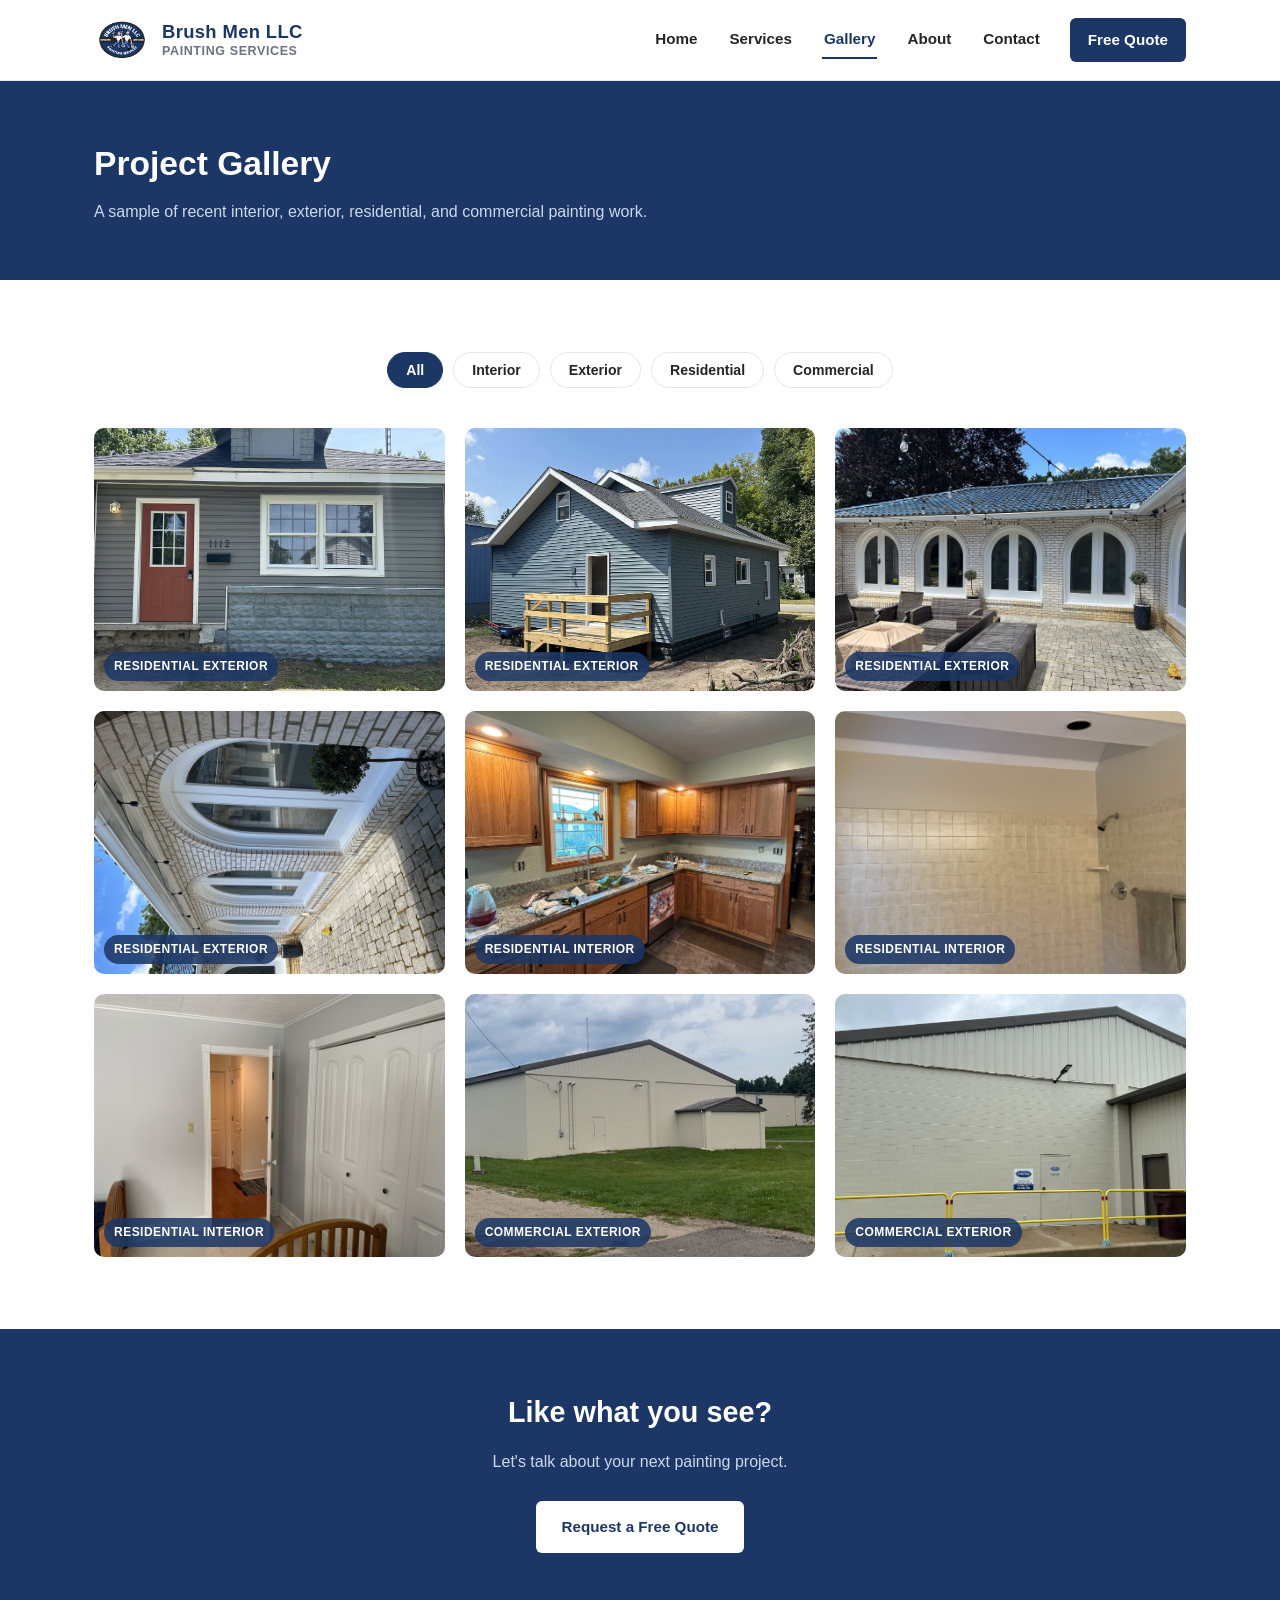
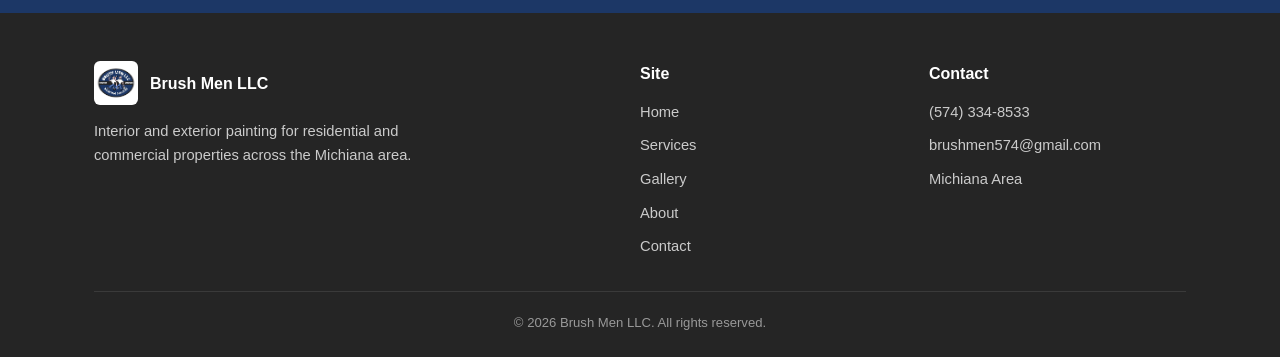
==== gallery.html @ 3d0a7c72 "Initial build of Brush Men LLC website Five-page static site (Home, Services, Gallery, About, Contac" ====
<!DOCTYPE html>
<html lang="en">
<head>
<meta charset="UTF-8">
<meta name="viewport" content="width=device-width, initial-scale=1.0">
<title>Gallery | Brush Men LLC Painting</title>
<meta name="description" content="See recent interior, exterior, residential, and commercial painting projects completed by Brush Men LLC in the Michiana area.">
<link rel="icon" href="images/logo.jpg">
<link rel="stylesheet" href="css/styles.css">
</head>
<body>

<header class="site-header">
  <div class="container">
    <a href="index.html" class="brand">
      <img src="images/logo.jpg" alt="Brush Men LLC logo">
      <span class="brand-text">
        <span class="name">Brush Men LLC</span>
        <span class="tagline">Painting Services</span>
      </span>
    </a>
    <button class="nav-toggle" aria-label="Toggle navigation">&#9776;</button>
    <nav class="main-nav">
      <a href="index.html">Home</a>
      <a href="services.html">Services</a>
      <a href="gallery.html" class="active">Gallery</a>
      <a href="about.html">About</a>
      <a href="contact.html">Contact</a>
      <a href="contact.html" class="nav-cta">Free Quote</a>
    </nav>
  </div>
</header>

<div class="page-header">
  <div class="container">
    <h1>Project Gallery</h1>
    <p>A sample of recent interior, exterior, residential, and commercial painting work.</p>
  </div>
</div>

<section>
  <div class="container">
    <div class="filters">
      <button class="filter-btn active" data-filter="all">All</button>
      <button class="filter-btn" data-filter="interior">Interior</button>
      <button class="filter-btn" data-filter="exterior">Exterior</button>
      <button class="filter-btn" data-filter="residential">Residential</button>
      <button class="filter-btn" data-filter="commercial">Commercial</button>
    </div>

    <div class="gallery-grid">
      <div class="gallery-item" data-tags="residential exterior">
        <img src="images/gallery/residential-exterior-1.jpg" alt="Freshly painted gray house exterior with orange front door" loading="lazy">
        <span class="tag">Residential Exterior</span>
      </div>
      <div class="gallery-item" data-tags="residential exterior">
        <img src="images/gallery/residential-exterior-2.jpg" alt="Freshly painted blue house exterior with new deck" loading="lazy">
        <span class="tag">Residential Exterior</span>
      </div>
      <div class="gallery-item" data-tags="residential exterior">
        <img src="images/gallery/residential-exterior-patio.jpg" alt="Painted brick home exterior with arched windows and patio" loading="lazy">
        <span class="tag">Residential Exterior</span>
      </div>
      <div class="gallery-item" data-tags="residential exterior">
        <img src="images/gallery/residential-exterior-eaves.jpg" alt="Freshly painted brick home eaves and trim detail" loading="lazy">
        <span class="tag">Residential Exterior</span>
      </div>
      <div class="gallery-item" data-tags="residential interior">
        <img src="images/gallery/residential-interior-kitchen.jpg" alt="Freshly painted residential kitchen walls" loading="lazy">
        <span class="tag">Residential Interior</span>
      </div>
      <div class="gallery-item" data-tags="residential interior">
        <img src="images/gallery/residential-interior-bathroom.jpg" alt="Freshly painted residential bathroom and shower surround" loading="lazy">
        <span class="tag">Residential Interior</span>
      </div>
      <div class="gallery-item" data-tags="residential interior">
        <img src="images/gallery/residential-interior-bedroom.jpg" alt="Freshly painted residential bedroom and closet doors" loading="lazy">
        <span class="tag">Residential Interior</span>
      </div>
      <div class="gallery-item" data-tags="commercial exterior">
        <img src="images/gallery/commercial-exterior-1.jpg" alt="Freshly painted commercial steel building exterior" loading="lazy">
        <span class="tag">Commercial Exterior</span>
      </div>
      <div class="gallery-item" data-tags="commercial exterior">
        <img src="images/gallery/commercial-exterior-2.jpg" alt="Freshly painted commercial warehouse block wall" loading="lazy">
        <span class="tag">Commercial Exterior</span>
      </div>
    </div>
  </div>
</section>

<div class="cta-band">
  <div class="container">
    <h2>Like what you see?</h2>
    <p>Let's talk about your next painting project.</p>
    <a href="contact.html" class="btn btn-primary">Request a Free Quote</a>
  </div>
</div>

<footer>
  <div class="container">
    <div class="footer-grid">
      <div>
        <div class="footer-brand">
          <img src="images/logo.jpg" alt="Brush Men LLC logo">
          <span>Brush Men LLC</span>
        </div>
        <p style="max-width: 320px; font-size: 0.92rem;">Interior and exterior painting for residential and commercial properties across the Michiana area.</p>
      </div>
      <div>
        <h4>Site</h4>
        <ul>
          <li><a href="index.html">Home</a></li>
          <li><a href="services.html">Services</a></li>
          <li><a href="gallery.html">Gallery</a></li>
          <li><a href="about.html">About</a></li>
          <li><a href="contact.html">Contact</a></li>
        </ul>
      </div>
      <div>
        <h4>Contact</h4>
        <ul>
          <li><a href="tel:5743348533">(574) 334-8533</a></li>
          <li><a href="mailto:brushmen574@gmail.com">brushmen574@gmail.com</a></li>
          <li>Michiana Area</li>
        </ul>
      </div>
    </div>
    <div class="fine-print">&copy; <span id="year"></span> Brush Men LLC. All rights reserved.</div>
  </div>
</footer>

<script src="js/main.js"></script>
<script>document.getElementById("year").textContent = new Date().getFullYear();</script>
</body>
</html>
---- css/styles.css ----
:root {
  --navy: #1c3766;
  --navy-dark: #142848;
  --navy-light: #2e4d85;
  --charcoal: #252525;
  --white: #ffffff;
  --off-white: #f4f6fa;
  --gray: #6b7280;
  --border: #e2e6ee;
}

* {
  box-sizing: border-box;
}

html {
  scroll-behavior: smooth;
}

body {
  margin: 0;
  font-family: "Segoe UI", Roboto, Helvetica, Arial, sans-serif;
  color: var(--charcoal);
  background: var(--white);
  line-height: 1.6;
}

img {
  max-width: 100%;
  display: block;
}

a {
  color: inherit;
}

.container {
  width: 100%;
  max-width: 1140px;
  margin: 0 auto;
  padding: 0 24px;
}

/* Header */
.site-header {
  position: sticky;
  top: 0;
  z-index: 100;
  background: var(--white);
  border-bottom: 1px solid var(--border);
}

.site-header .container {
  display: flex;
  align-items: center;
  justify-content: space-between;
  padding-top: 12px;
  padding-bottom: 12px;
}

.brand {
  display: flex;
  align-items: center;
  gap: 12px;
  text-decoration: none;
  color: var(--navy);
}

.brand img {
  height: 56px;
  width: auto;
  border-radius: 6px;
}

.brand-text {
  display: flex;
  flex-direction: column;
  line-height: 1.2;
}

.brand-text .name {
  font-weight: 800;
  font-size: 1.15rem;
  letter-spacing: 0.02em;
}

.brand-text .tagline {
  font-size: 0.78rem;
  color: var(--gray);
  font-weight: 600;
  text-transform: uppercase;
  letter-spacing: 0.05em;
}

nav.main-nav {
  display: flex;
  align-items: center;
  gap: 28px;
}

nav.main-nav a {
  text-decoration: none;
  font-weight: 600;
  font-size: 0.95rem;
  color: var(--charcoal);
  padding: 6px 2px;
  border-bottom: 2px solid transparent;
}

nav.main-nav a:hover,
nav.main-nav a.active {
  color: var(--navy);
  border-bottom-color: var(--navy);
}

.nav-cta {
  background: var(--navy);
  color: var(--white) !important;
  padding: 10px 18px !important;
  border-radius: 6px;
  border-bottom: none !important;
}

.nav-cta:hover {
  background: var(--navy-dark);
}

.nav-toggle {
  display: none;
  background: none;
  border: none;
  font-size: 1.6rem;
  color: var(--navy);
  cursor: pointer;
}

/* Hero */
.hero {
  background: linear-gradient(135deg, var(--navy) 0%, var(--navy-dark) 100%);
  color: var(--white);
  padding: 90px 0;
}

.hero .container {
  display: flex;
  flex-direction: column;
  align-items: flex-start;
  gap: 20px;
}

.hero-eyebrow {
  text-transform: uppercase;
  letter-spacing: 0.12em;
  font-weight: 700;
  font-size: 0.85rem;
  color: #a9bde0;
}

.hero h1 {
  font-size: 2.6rem;
  margin: 0;
  max-width: 700px;
  line-height: 1.15;
}

.hero p.lead {
  font-size: 1.15rem;
  max-width: 600px;
  color: #dbe4f4;
  margin: 0;
}

.hero-actions {
  display: flex;
  gap: 16px;
  flex-wrap: wrap;
  margin-top: 8px;
}

.btn {
  display: inline-block;
  padding: 14px 26px;
  border-radius: 6px;
  text-decoration: none;
  font-weight: 700;
  font-size: 0.95rem;
  transition: background 0.15s ease, color 0.15s ease, border-color 0.15s ease;
}

.btn-primary {
  background: var(--white);
  color: var(--navy);
}

.btn-primary:hover {
  background: #dbe4f4;
}

.btn-outline {
  border: 2px solid var(--white);
  color: var(--white);
}

.btn-outline:hover {
  background: var(--white);
  color: var(--navy);
}

.btn-dark {
  background: var(--navy);
  color: var(--white);
}

.btn-dark:hover {
  background: var(--navy-dark);
}

/* Page header (non-home pages) */
.page-header {
  background: var(--navy);
  color: var(--white);
  padding: 56px 0;
}

.page-header h1 {
  margin: 0 0 8px;
  font-size: 2.1rem;
}

.page-header p {
  margin: 0;
  color: #cdd8ec;
  max-width: 640px;
}

/* Sections */
section {
  padding: 72px 0;
}

section.alt {
  background: var(--off-white);
}

.section-heading {
  text-align: center;
  max-width: 640px;
  margin: 0 auto 48px;
}

.section-heading .eyebrow {
  text-transform: uppercase;
  letter-spacing: 0.1em;
  font-weight: 700;
  font-size: 0.8rem;
  color: var(--navy-light);
}

.section-heading h2 {
  font-size: 2rem;
  margin: 8px 0 12px;
  color: var(--navy);
}

.section-heading p {
  color: var(--gray);
  margin: 0;
}

/* Grid cards */
.grid {
  display: grid;
  gap: 28px;
}

.grid-3 {
  grid-template-columns: repeat(3, 1fr);
}

.grid-2 {
  grid-template-columns: repeat(2, 1fr);
}

.card {
  background: var(--white);
  border: 1px solid var(--border);
  border-radius: 10px;
  padding: 32px 26px;
}

.card .icon {
  width: 48px;
  height: 48px;
  border-radius: 8px;
  background: var(--navy);
  color: var(--white);
  display: flex;
  align-items: center;
  justify-content: center;
  font-size: 1.4rem;
  margin-bottom: 18px;
}

.card h3 {
  margin: 0 0 10px;
  color: var(--navy-dark);
  font-size: 1.15rem;
}

.card p {
  margin: 0;
  color: var(--gray);
  font-size: 0.95rem;
}

.card ul {
  margin: 12px 0 0;
  padding-left: 18px;
  color: var(--gray);
  font-size: 0.92rem;
}

.card ul li {
  margin-bottom: 6px;
}

/* Photo strip / gallery */
.photo-grid {
  display: grid;
  grid-template-columns: repeat(4, 1fr);
  gap: 14px;
}

.photo-grid a {
  display: block;
  overflow: hidden;
  border-radius: 8px;
  aspect-ratio: 4 / 3;
}

.photo-grid img {
  width: 100%;
  height: 100%;
  object-fit: cover;
  transition: transform 0.25s ease;
}

.photo-grid a:hover img {
  transform: scale(1.06);
}

/* Gallery page filters */
.filters {
  display: flex;
  gap: 10px;
  flex-wrap: wrap;
  justify-content: center;
  margin-bottom: 40px;
}

.filter-btn {
  border: 1px solid var(--border);
  background: var(--white);
  color: var(--charcoal);
  padding: 9px 18px;
  border-radius: 999px;
  font-weight: 600;
  font-size: 0.88rem;
  cursor: pointer;
}

.filter-btn:hover {
  border-color: var(--navy);
}

.filter-btn.active {
  background: var(--navy);
  border-color: var(--navy);
  color: var(--white);
}

.gallery-grid {
  display: grid;
  grid-template-columns: repeat(3, 1fr);
  gap: 20px;
}

.gallery-item {
  border-radius: 10px;
  overflow: hidden;
  position: relative;
  aspect-ratio: 4 / 3;
  background: var(--off-white);
}

.gallery-item img {
  width: 100%;
  height: 100%;
  object-fit: cover;
}

.gallery-item .tag {
  position: absolute;
  bottom: 10px;
  left: 10px;
  background: rgba(28, 55, 102, 0.85);
  color: var(--white);
  font-size: 0.75rem;
  font-weight: 700;
  padding: 5px 10px;
  border-radius: 999px;
  text-transform: uppercase;
  letter-spacing: 0.04em;
}

.gallery-item.hidden {
  display: none;
}

/* Stats */
.stats {
  display: grid;
  grid-template-columns: repeat(4, 1fr);
  gap: 24px;
  text-align: center;
}

.stats .stat strong {
  display: block;
  font-size: 2.2rem;
  color: var(--navy);
}

.stats .stat span {
  color: var(--gray);
  font-size: 0.9rem;
}

/* Testimonial-ish / CTA band */
.cta-band {
  background: var(--navy);
  color: var(--white);
  text-align: center;
  padding: 60px 0;
}

.cta-band h2 {
  margin: 0 0 14px;
  font-size: 1.8rem;
}

.cta-band p {
  margin: 0 0 26px;
  color: #cdd8ec;
}

/* About page */
.about-grid {
  display: grid;
  grid-template-columns: 1fr 1fr;
  gap: 48px;
  align-items: center;
}

.about-grid img {
  border-radius: 12px;
}

.values-list {
  list-style: none;
  margin: 0;
  padding: 0;
  display: grid;
  gap: 18px;
}

.values-list li {
  display: flex;
  gap: 14px;
}

.values-list .dot {
  flex-shrink: 0;
  width: 10px;
  height: 10px;
  border-radius: 999px;
  background: var(--navy);
  margin-top: 8px;
}

.values-list h4 {
  margin: 0 0 4px;
  color: var(--navy-dark);
}

.values-list p {
  margin: 0;
  color: var(--gray);
  font-size: 0.94rem;
}

/* Contact */
.contact-grid {
  display: grid;
  grid-template-columns: 1fr 1fr;
  gap: 48px;
}

.contact-info-list {
  list-style: none;
  margin: 0;
  padding: 0;
  display: grid;
  gap: 22px;
}

.contact-info-list li {
  display: flex;
  gap: 16px;
  align-items: flex-start;
}

.contact-info-list .icon {
  width: 44px;
  height: 44px;
  border-radius: 8px;
  background: var(--navy);
  color: var(--white);
  display: flex;
  align-items: center;
  justify-content: center;
  font-size: 1.2rem;
  flex-shrink: 0;
}

.contact-info-list strong {
  display: block;
  color: var(--navy-dark);
  font-size: 0.85rem;
  text-transform: uppercase;
  letter-spacing: 0.04em;
}

.contact-info-list a {
  text-decoration: none;
  font-size: 1.05rem;
  font-weight: 600;
}

.contact-info-list a:hover {
  color: var(--navy);
}

form.quote-form {
  display: grid;
  gap: 16px;
  background: var(--off-white);
  padding: 32px;
  border-radius: 12px;
  border: 1px solid var(--border);
}

form.quote-form label {
  display: block;
  font-weight: 600;
  font-size: 0.88rem;
  margin-bottom: 6px;
  color: var(--navy-dark);
}

form.quote-form input,
form.quote-form select,
form.quote-form textarea {
  width: 100%;
  padding: 11px 12px;
  border: 1px solid var(--border);
  border-radius: 6px;
  font-size: 0.95rem;
  font-family: inherit;
  background: var(--white);
}

form.quote-form textarea {
  resize: vertical;
  min-height: 110px;
}

form.quote-form button {
  border: none;
  cursor: pointer;
  justify-self: start;
}

/* Footer */
footer {
  background: var(--charcoal);
  color: #cbcbcb;
  padding: 48px 0 24px;
}

.footer-grid {
  display: grid;
  grid-template-columns: 2fr 1fr 1fr;
  gap: 32px;
  margin-bottom: 32px;
}

.footer-grid h4 {
  color: var(--white);
  margin: 0 0 14px;
  font-size: 1rem;
}

.footer-grid ul {
  list-style: none;
  margin: 0;
  padding: 0;
  display: grid;
  gap: 10px;
  font-size: 0.92rem;
}

.footer-grid ul a {
  text-decoration: none;
  color: #cbcbcb;
}

.footer-grid ul a:hover {
  color: var(--white);
}

.footer-brand {
  display: flex;
  align-items: center;
  gap: 12px;
  margin-bottom: 12px;
}

.footer-brand img {
  height: 44px;
  border-radius: 6px;
}

.footer-brand span {
  color: var(--white);
  font-weight: 800;
}

footer .fine-print {
  border-top: 1px solid #3a3a3a;
  padding-top: 20px;
  font-size: 0.82rem;
  color: #999;
  text-align: center;
}

/* Responsive */
@media (max-width: 900px) {
  .grid-3,
  .photo-grid,
  .gallery-grid {
    grid-template-columns: repeat(2, 1fr);
  }

  .about-grid,
  .contact-grid {
    grid-template-columns: 1fr;
  }

  .stats {
    grid-template-columns: repeat(2, 1fr);
  }

  .footer-grid {
    grid-template-columns: 1fr 1fr;
  }
}

@media (max-width: 680px) {
  nav.main-nav {
    position: absolute;
    top: 100%;
    left: 0;
    right: 0;
    background: var(--white);
    flex-direction: column;
    align-items: flex-start;
    padding: 16px 24px 24px;
    border-bottom: 1px solid var(--border);
    display: none;
    gap: 16px;
  }

  nav.main-nav.open {
    display: flex;
  }

  .nav-toggle {
    display: block;
  }

  .hero {
    padding: 60px 0;
  }

  .hero h1 {
    font-size: 1.9rem;
  }

  .grid-3,
  .grid-2,
  .photo-grid,
  .gallery-grid {
    grid-template-columns: 1fr;
  }

  .stats {
    grid-template-columns: repeat(2, 1fr);
  }

  .footer-grid {
    grid-template-columns: 1fr;
  }
}
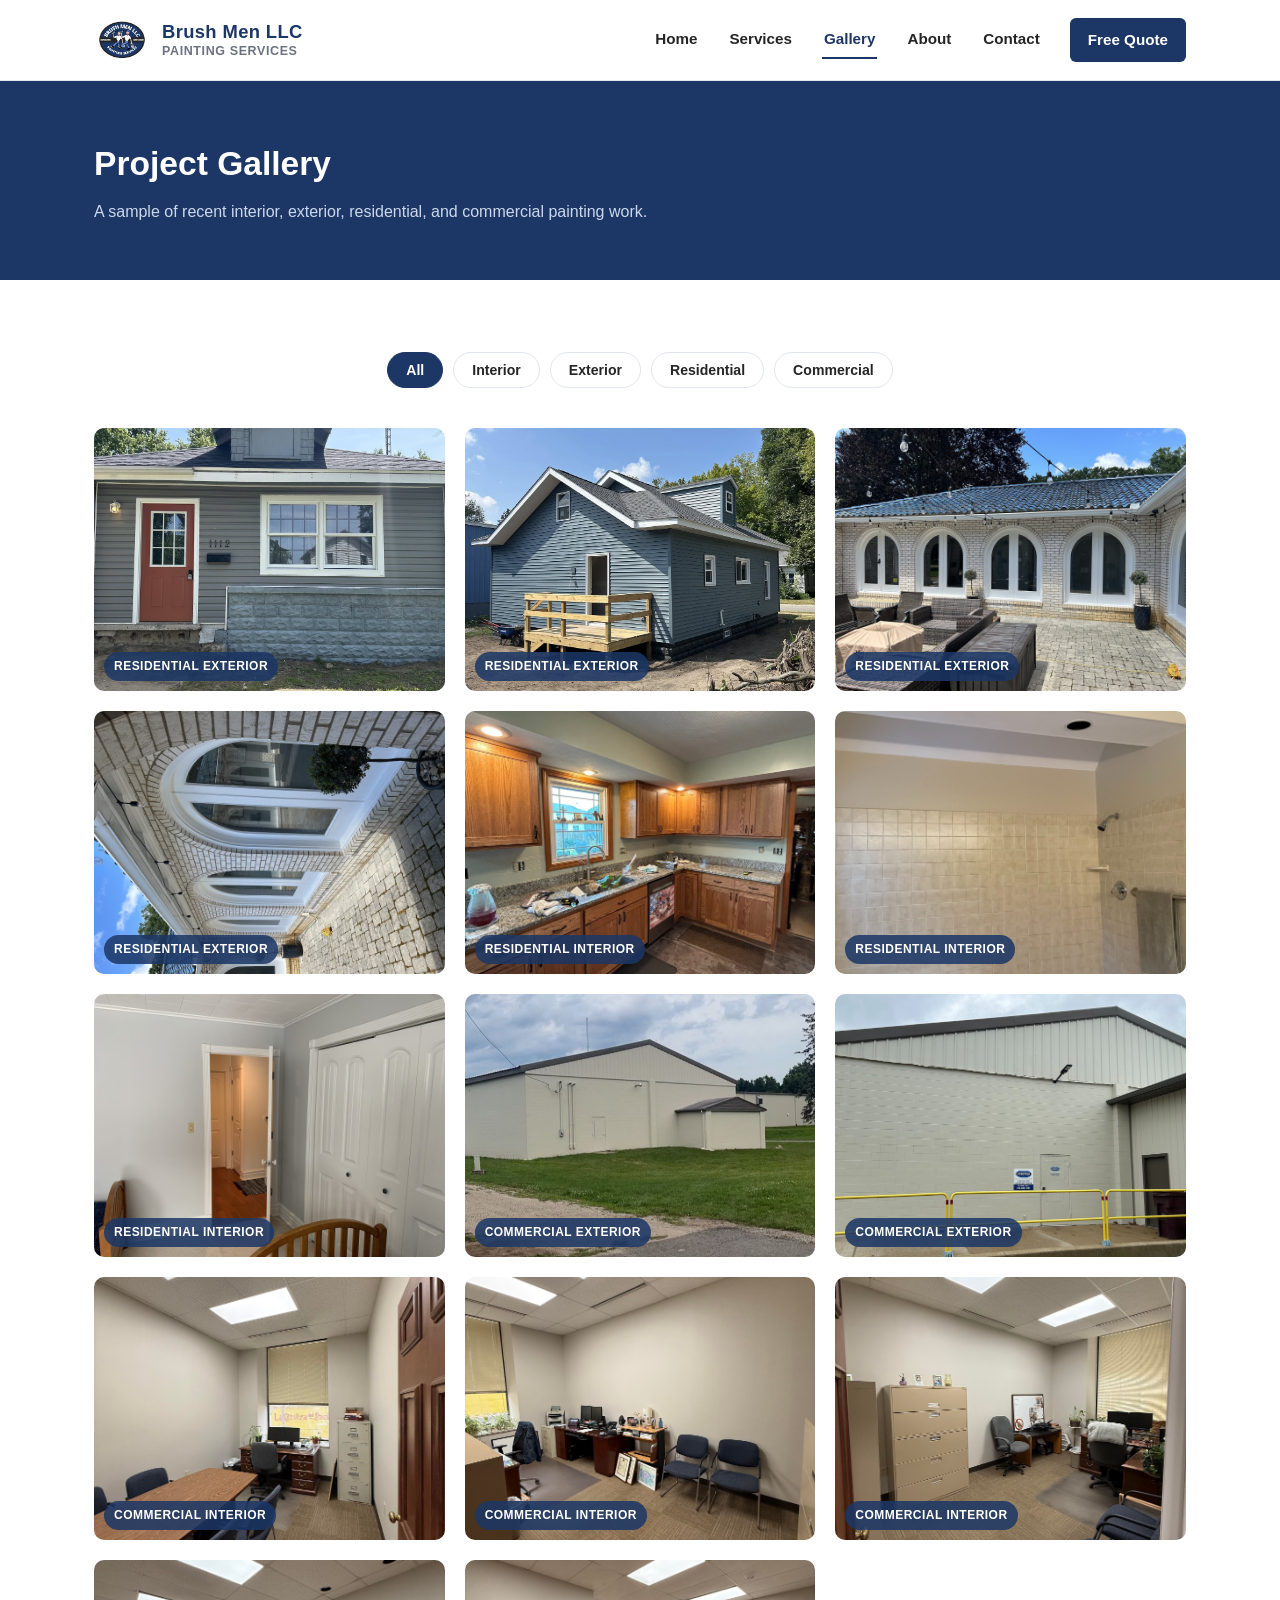
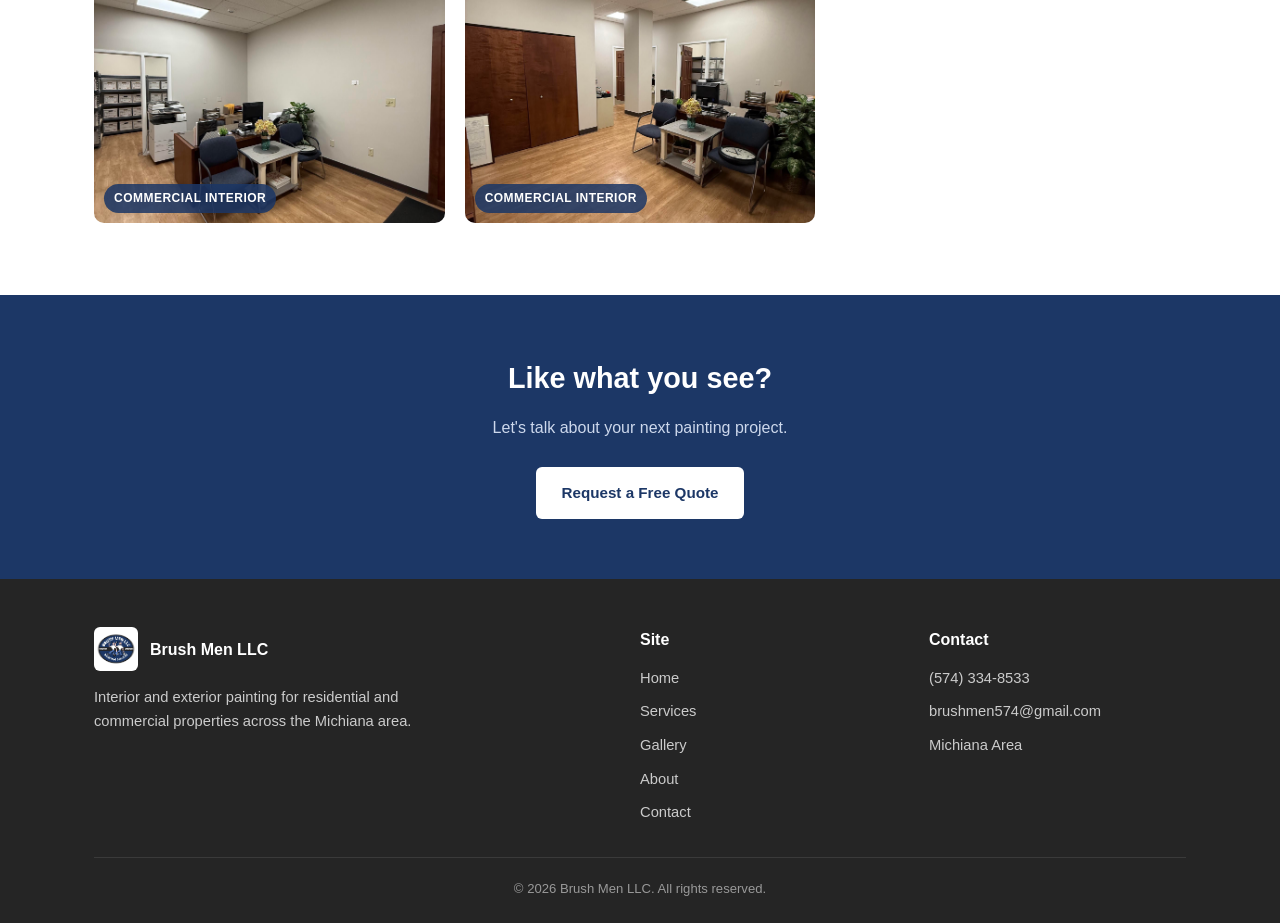
==== commit 8788b3d7: "Add photo intros to services page and commercial interior office photos Pairs each services page sec" ====
--- a/gallery.html
+++ b/gallery.html
@@ -85,6 +85,26 @@
         <img src="images/gallery/commercial-exterior-2.jpg" alt="Freshly painted commercial warehouse block wall" loading="lazy">
         <span class="tag">Commercial Exterior</span>
       </div>
+      <div class="gallery-item" data-tags="commercial interior">
+        <img src="images/gallery/commercial-interior-office-1.jpg" alt="Freshly painted commercial office with conference table" loading="lazy">
+        <span class="tag">Commercial Interior</span>
+      </div>
+      <div class="gallery-item" data-tags="commercial interior">
+        <img src="images/gallery/commercial-interior-office-2.jpg" alt="Freshly painted commercial office desk area" loading="lazy">
+        <span class="tag">Commercial Interior</span>
+      </div>
+      <div class="gallery-item" data-tags="commercial interior">
+        <img src="images/gallery/commercial-interior-office-3.jpg" alt="Freshly painted commercial office with filing cabinets" loading="lazy">
+        <span class="tag">Commercial Interior</span>
+      </div>
+      <div class="gallery-item" data-tags="commercial interior">
+        <img src="images/gallery/commercial-interior-office-4.jpg" alt="Freshly painted commercial office storage room" loading="lazy">
+        <span class="tag">Commercial Interior</span>
+      </div>
+      <div class="gallery-item" data-tags="commercial interior">
+        <img src="images/gallery/commercial-interior-office-5.jpg" alt="Freshly painted commercial office reception area" loading="lazy">
+        <span class="tag">Commercial Interior</span>
+      </div>
     </div>
   </div>
 </section>
--- a/css/styles.css
+++ b/css/styles.css
@@ -138,14 +138,28 @@
 .hero {
   background: linear-gradient(135deg, var(--navy) 0%, var(--navy-dark) 100%);
   color: var(--white);
-  padding: 90px 0;
-}
-
-.hero .container {
+  padding: 48px 0;
+}
+
+.hero-row {
+  display: flex;
+  flex-direction: row;
+  align-items: center;
+  gap: 40px;
+}
+
+.hero-copy {
   display: flex;
   flex-direction: column;
   align-items: flex-start;
-  gap: 20px;
+  gap: 14px;
+}
+
+.hero-logo {
+  height: 300px;
+  width: auto;
+  flex-shrink: 0;
+  filter: drop-shadow(0 8px 20px rgba(0, 0, 0, 0.35));
 }
 
 .hero-eyebrow {
@@ -156,18 +170,13 @@
   color: #a9bde0;
 }
 
-.hero h1 {
-  font-size: 2.6rem;
-  margin: 0;
-  max-width: 700px;
-  line-height: 1.15;
-}
-
-.hero p.lead {
-  font-size: 1.15rem;
+.hero .lead {
+  font-size: 1.4rem;
+  font-weight: 700;
   max-width: 600px;
-  color: #dbe4f4;
-  margin: 0;
+  color: var(--white);
+  margin: 0;
+  line-height: 1.3;
 }
 
 .hero-actions {
@@ -322,6 +331,104 @@
 
 .card ul li {
   margin-bottom: 6px;
+}
+
+/* Service rows (home page) - OPTION 2: editorial, accent border */
+.service-row {
+  display: flex;
+  align-items: center;
+  gap: 56px;
+}
+
+.service-row + .service-row {
+  margin-top: 72px;
+}
+
+.service-row.reverse {
+  flex-direction: row-reverse;
+}
+
+.service-row img {
+  flex: 1 1 46%;
+  max-width: 46%;
+  border-radius: 14px;
+  aspect-ratio: 1 / 1;
+  object-fit: cover;
+  box-shadow: 0 16px 32px rgba(28, 55, 102, 0.14);
+}
+
+.service-copy {
+  flex: 1 1 54%;
+  border-left: 3px solid var(--navy);
+  padding-left: 28px;
+}
+
+.service-row.reverse .service-copy {
+  border-left: none;
+  border-right: 3px solid var(--navy);
+  padding-left: 0;
+  padding-right: 28px;
+}
+
+.service-copy .icon {
+  margin-bottom: 16px;
+}
+
+.service-copy h3 {
+  color: var(--navy-dark);
+  font-size: 1.6rem;
+  margin: 0 0 14px;
+}
+
+.service-copy p {
+  color: var(--gray);
+  margin: 0;
+  font-size: 1.02rem;
+}
+
+/* Service page section intros (image + heading) */
+.service-intro {
+  display: flex;
+  align-items: center;
+  gap: 40px;
+  margin-bottom: 40px;
+}
+
+.service-intro.reverse {
+  flex-direction: row-reverse;
+}
+
+.service-intro img {
+  flex: 1 1 42%;
+  max-width: 42%;
+  border-radius: 14px;
+  aspect-ratio: 4 / 3;
+  object-fit: cover;
+  box-shadow: 0 14px 30px rgba(28, 55, 102, 0.14);
+}
+
+.service-intro-copy {
+  flex: 1 1 58%;
+  text-align: left;
+}
+
+.service-intro-copy .eyebrow {
+  text-transform: uppercase;
+  letter-spacing: 0.1em;
+  font-weight: 700;
+  font-size: 0.8rem;
+  color: var(--navy-light);
+}
+
+.service-intro-copy h2 {
+  font-size: 2rem;
+  margin: 8px 0 12px;
+  color: var(--navy);
+}
+
+.service-intro-copy p {
+  color: var(--gray);
+  margin: 0;
 }
 
 /* Photo strip / gallery */
@@ -700,11 +807,21 @@
   }
 
   .hero {
-    padding: 60px 0;
-  }
-
-  .hero h1 {
-    font-size: 1.9rem;
+    padding: 40px 0;
+  }
+
+  .hero-row {
+    flex-direction: column;
+    align-items: flex-start;
+    gap: 16px;
+  }
+
+  .hero-logo {
+    height: 200px;
+  }
+
+  .hero .lead {
+    font-size: 1.15rem;
   }
 
   .grid-3,
@@ -714,6 +831,37 @@
     grid-template-columns: 1fr;
   }
 
+  .service-row,
+  .service-row.reverse {
+    flex-direction: column;
+    align-items: stretch;
+    gap: 24px;
+  }
+
+  .service-row + .service-row {
+    margin-top: 40px;
+  }
+
+  .service-row img {
+    max-width: 100%;
+  }
+
+  .service-intro,
+  .service-intro.reverse {
+    flex-direction: column;
+    align-items: stretch;
+    gap: 20px;
+    margin-bottom: 28px;
+  }
+
+  .service-intro img {
+    max-width: 100%;
+  }
+
+  .service-intro-copy {
+    text-align: left;
+  }
+
   .stats {
     grid-template-columns: repeat(2, 1fr);
   }
